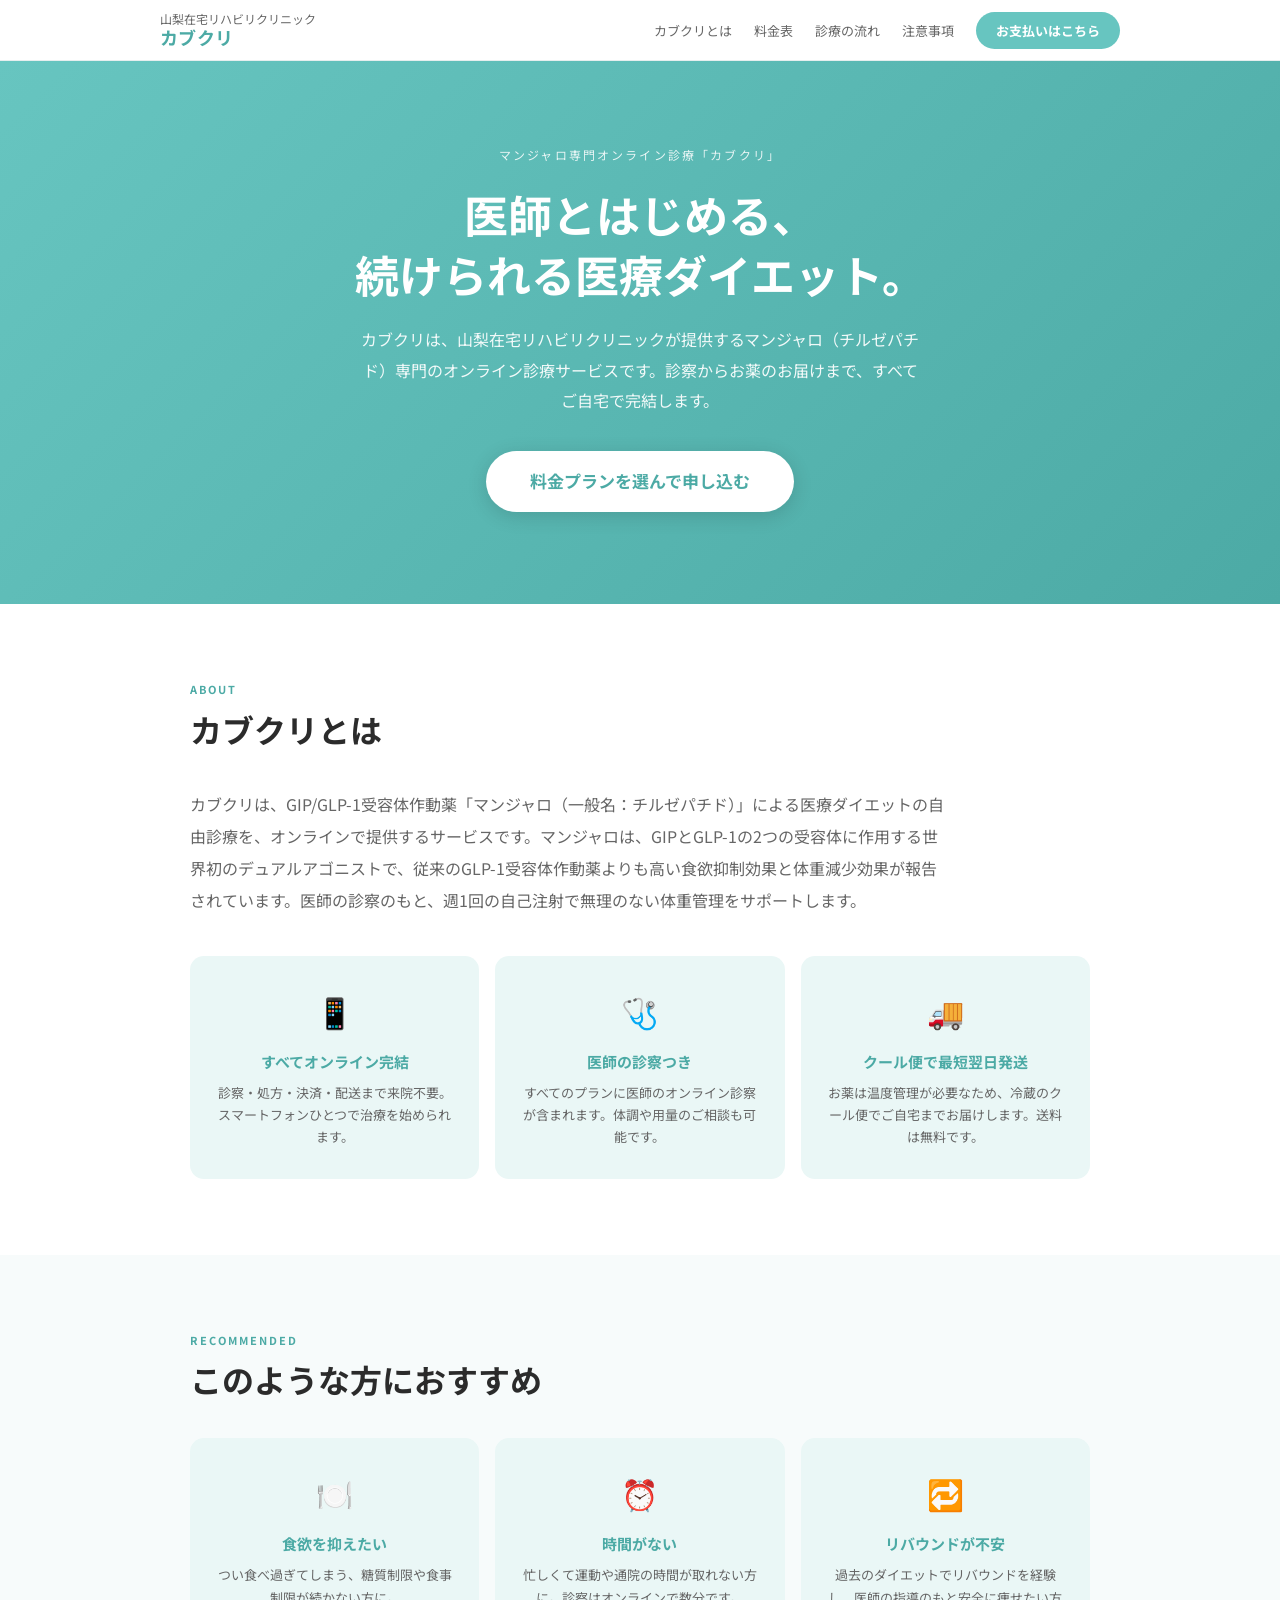
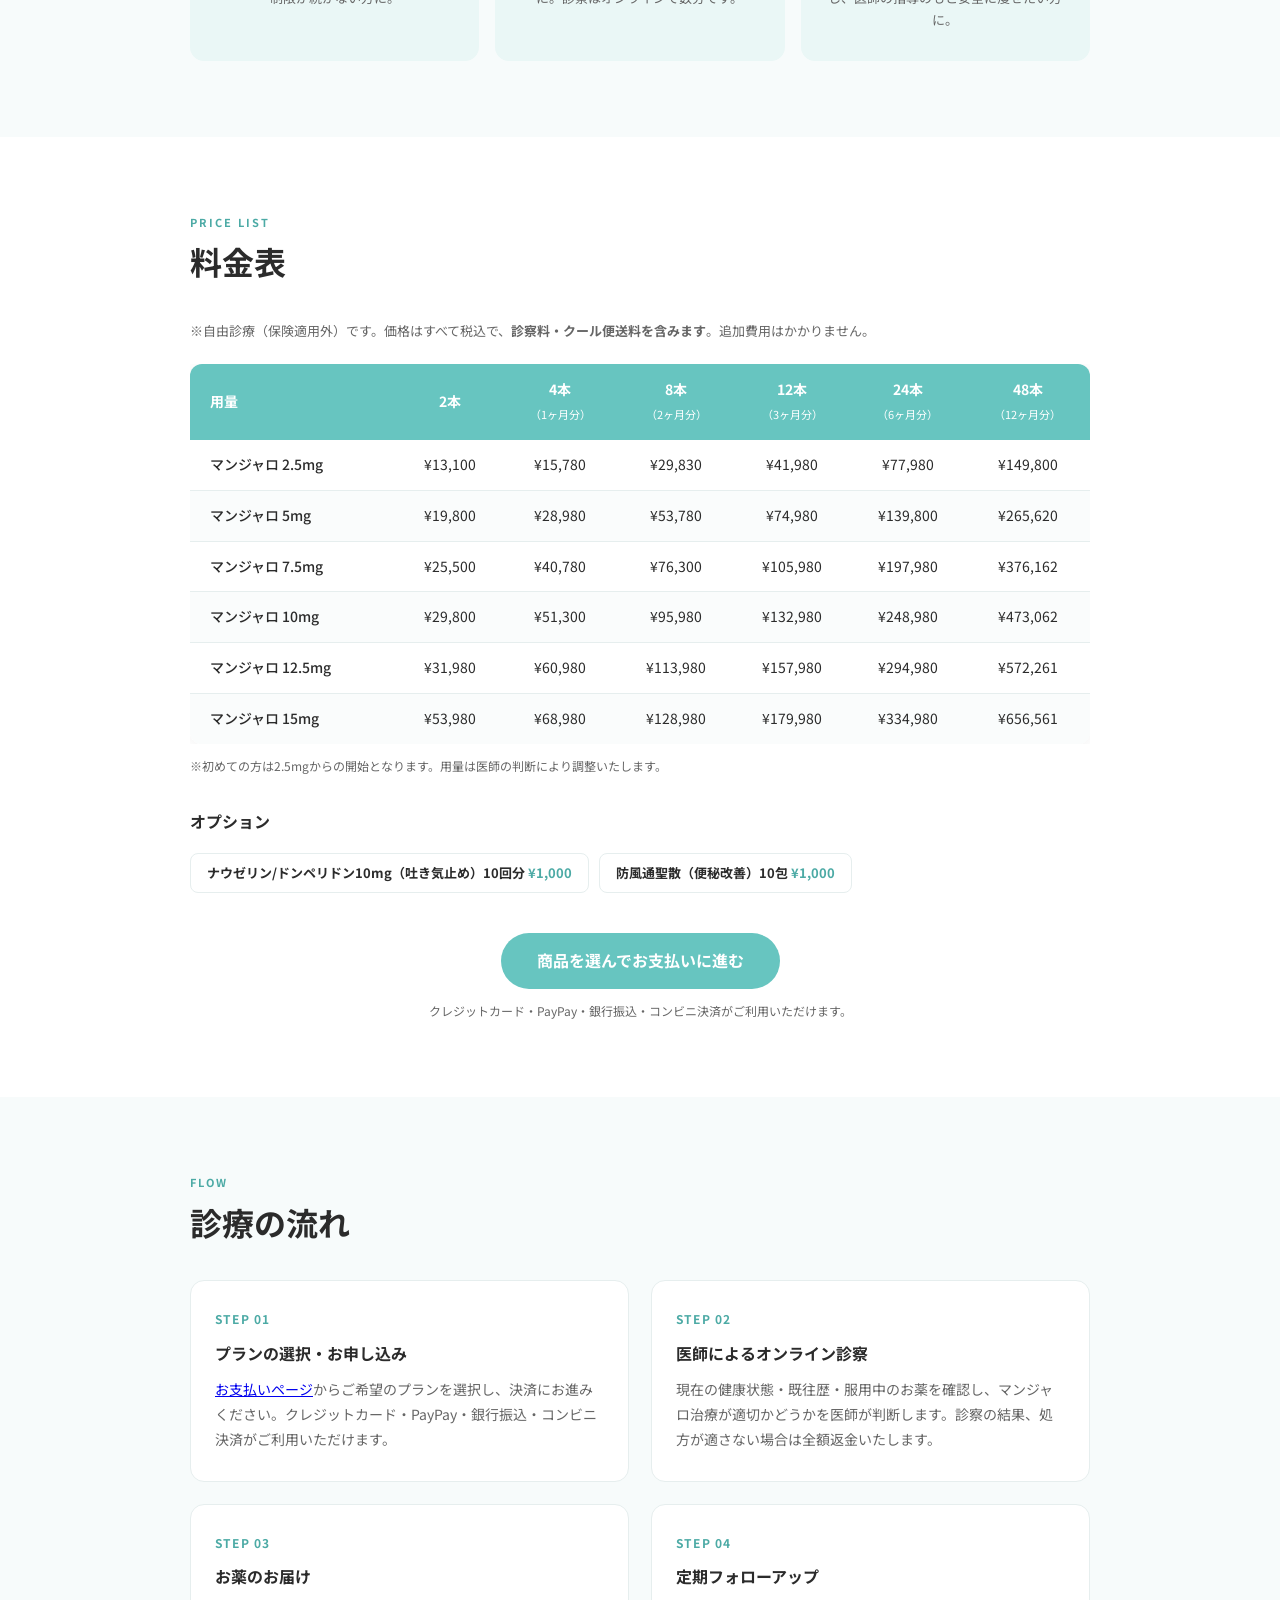
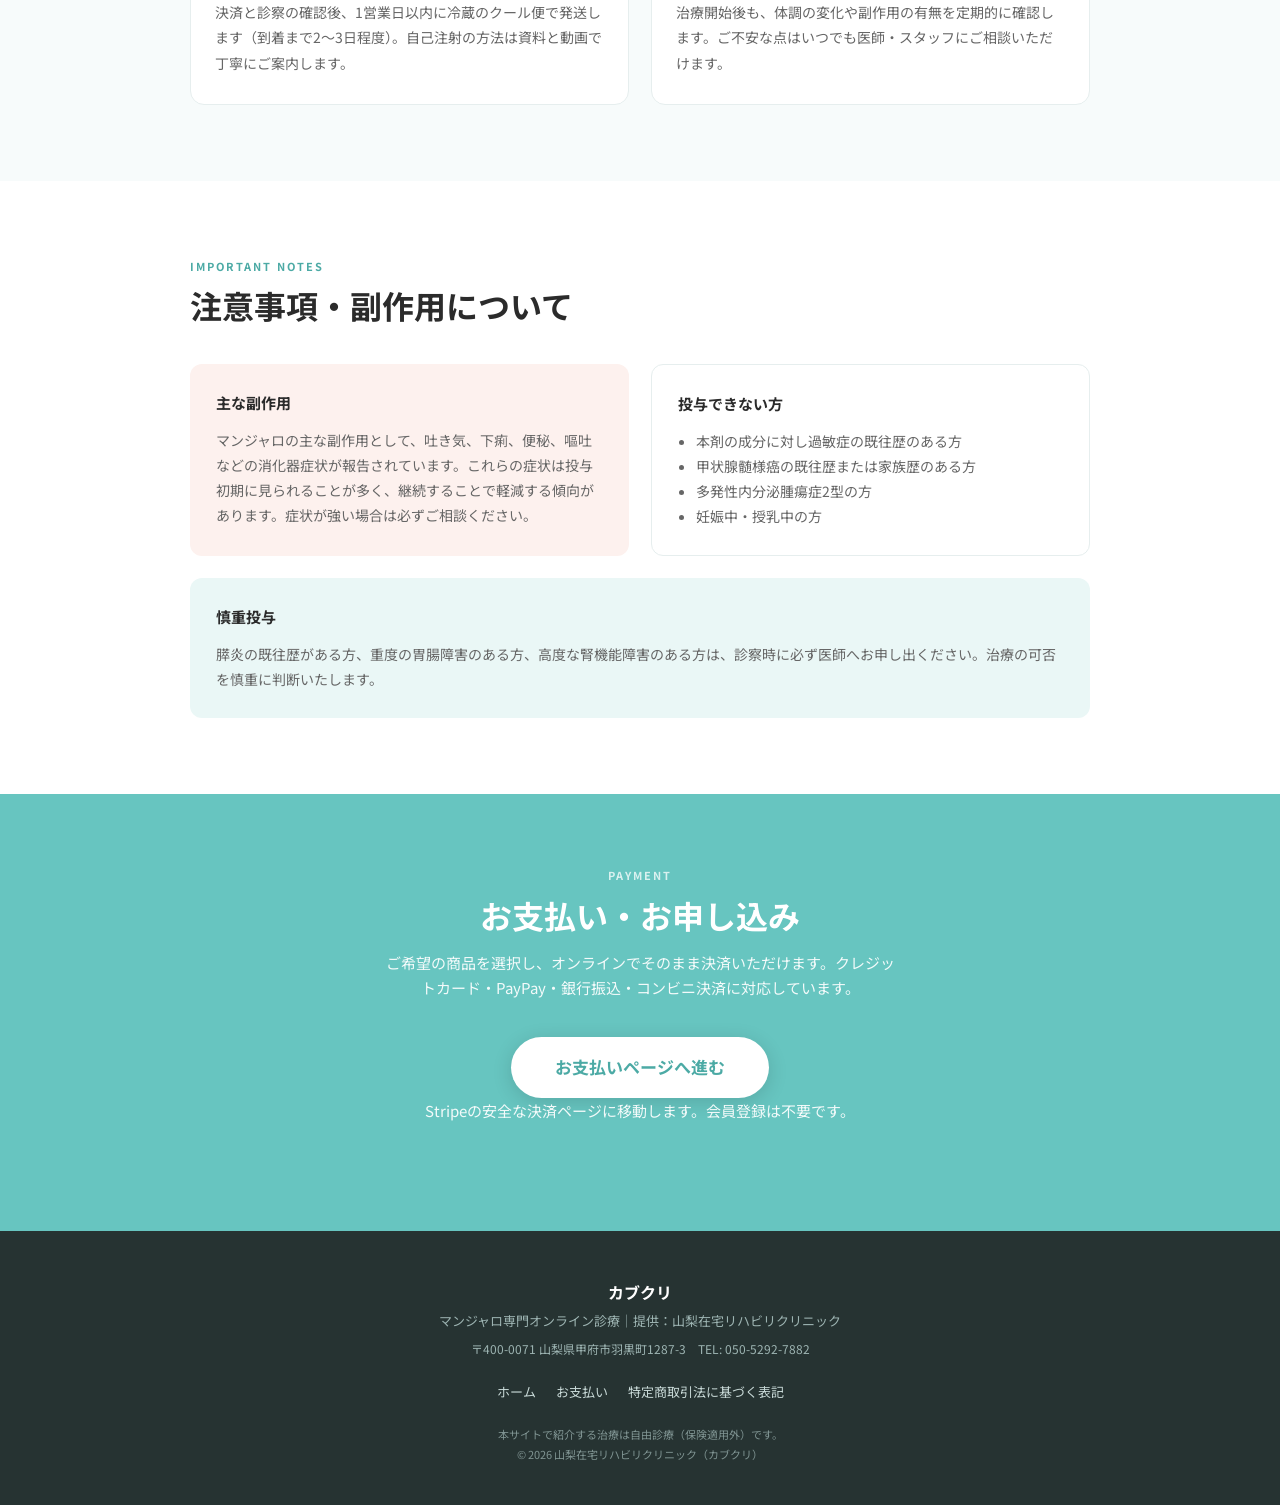
==== index.html @ d38e4cf4 "カブクリ審査用サイト初版（トップ・お支払い・特商法＋Payment Links生成スクリプト） Co-Authored-By: Claude Fable 5 <noreply@anthropic.co" ====
<!doctype html>
<html lang="ja">
<head>
  <meta charset="UTF-8" />
  <meta name="robots" content="noindex, nofollow" />
  <meta name="viewport" content="width=device-width, initial-scale=1.0" />
  <title>カブクリ｜マンジャロ専門オンライン診療 - 山梨在宅リハビリクリニック</title>
  <meta name="description" content="カブクリは山梨在宅リハビリクリニックが提供するマンジャロ（チルゼパチド）専門のオンライン診療サービスです。診察からお薬のお届けまで、すべてオンラインで完結します。" />
  <link rel="preconnect" href="https://fonts.googleapis.com" />
  <link rel="preconnect" href="https://fonts.gstatic.com" crossorigin />
  <link href="https://fonts.googleapis.com/css2?family=Noto+Sans+JP:wght@400;500;700&display=swap" rel="stylesheet" />
  <link rel="stylesheet" href="assets/style.css" />
</head>
<body>

<!-- Nav -->
<nav class="site-nav">
  <div class="nav-inner">
    <a class="nav-brand" href="index.html">
      山梨在宅リハビリクリニック
      <strong>カブクリ</strong>
    </a>
    <ul class="nav-links">
      <li><a href="#about">カブクリとは</a></li>
      <li><a href="#price">料金表</a></li>
      <li><a href="#flow">診療の流れ</a></li>
      <li><a href="#notes">注意事項</a></li>
      <li class="keep-mobile"><a href="payment.html" class="nav-cta">お支払いはこちら</a></li>
    </ul>
  </div>
</nav>

<!-- Hero -->
<section class="hero">
  <div class="hero-label">マンジャロ専門オンライン診療「カブクリ」</div>
  <h1>医師とはじめる、<br>続けられる医療ダイエット。</h1>
  <p>カブクリは、山梨在宅リハビリクリニックが提供するマンジャロ（チルゼパチド）専門のオンライン診療サービスです。診察からお薬のお届けまで、すべてご自宅で完結します。</p>
  <a href="payment.html" class="btn-white">料金プランを選んで申し込む</a>
</section>

<!-- About -->
<section class="section" id="about">
  <div class="container">
    <div class="label">About</div>
    <h2>カブクリとは</h2>
    <p class="lead">
      カブクリは、GIP/GLP-1受容体作動薬「マンジャロ（一般名：チルゼパチド）」による医療ダイエットの自由診療を、オンラインで提供するサービスです。マンジャロは、GIPとGLP-1の2つの受容体に作用する世界初のデュアルアゴニストで、従来のGLP-1受容体作動薬よりも高い食欲抑制効果と体重減少効果が報告されています。医師の診察のもと、週1回の自己注射で無理のない体重管理をサポートします。
    </p>
    <div class="feature-grid">
      <div class="feature-card">
        <div class="icon">📱</div>
        <h3>すべてオンライン完結</h3>
        <p>診察・処方・決済・配送まで来院不要。スマートフォンひとつで治療を始められます。</p>
      </div>
      <div class="feature-card">
        <div class="icon">🩺</div>
        <h3>医師の診察つき</h3>
        <p>すべてのプランに医師のオンライン診察が含まれます。体調や用量のご相談も可能です。</p>
      </div>
      <div class="feature-card">
        <div class="icon">🚚</div>
        <h3>クール便で最短翌日発送</h3>
        <p>お薬は温度管理が必要なため、冷蔵のクール便でご自宅までお届けします。送料は無料です。</p>
      </div>
    </div>
  </div>
</section>

<!-- Recommended -->
<section class="section bg-soft">
  <div class="container">
    <div class="label">Recommended</div>
    <h2>このような方におすすめ</h2>
    <div class="feature-grid">
      <div class="feature-card">
        <div class="icon">🍽️</div>
        <h3>食欲を抑えたい</h3>
        <p>つい食べ過ぎてしまう、糖質制限や食事制限が続かない方に。</p>
      </div>
      <div class="feature-card">
        <div class="icon">⏰</div>
        <h3>時間がない</h3>
        <p>忙しくて運動や通院の時間が取れない方に。診察はオンラインで数分です。</p>
      </div>
      <div class="feature-card">
        <div class="icon">🔁</div>
        <h3>リバウンドが不安</h3>
        <p>過去のダイエットでリバウンドを経験し、医師の指導のもと安全に痩せたい方に。</p>
      </div>
    </div>
  </div>
</section>

<!-- Pricing -->
<section class="section" id="price">
  <div class="container">
    <div class="label">Price List</div>
    <h2>料金表</h2>
    <p class="pricing-note">※自由診療（保険適用外）です。価格はすべて税込で、<strong>診察料・クール便送料を含みます</strong>。追加費用はかかりません。</p>
    <div class="table-wrap">
      <table class="pricing-table">
        <thead>
          <tr>
            <th>用量</th>
            <th>2本</th>
            <th>4本<br><small>（1ヶ月分）</small></th>
            <th>8本<br><small>（2ヶ月分）</small></th>
            <th>12本<br><small>（3ヶ月分）</small></th>
            <th>24本<br><small>（6ヶ月分）</small></th>
            <th>48本<br><small>（12ヶ月分）</small></th>
          </tr>
        </thead>
        <tbody id="pricing-body"></tbody>
      </table>
    </div>
    <p class="pricing-sub">※初めての方は2.5mgからの開始となります。用量は医師の判断により調整いたします。</p>

    <div style="margin-top:32px">
      <h3 style="font-size:16px;font-weight:700;margin-bottom:14px">オプション</h3>
      <div class="pay-methods" id="options-list"></div>
    </div>

    <div style="margin-top:40px;text-align:center">
      <a href="payment.html" class="btn-pay">商品を選んでお支払いに進む</a>
      <p class="pricing-sub" style="margin-top:12px">クレジットカード・PayPay・銀行振込・コンビニ決済がご利用いただけます。</p>
    </div>
  </div>
</section>

<!-- Flow -->
<section class="section bg-soft" id="flow">
  <div class="container">
    <div class="label">Flow</div>
    <h2>診療の流れ</h2>
    <div class="flow-steps">
      <div class="flow-step">
        <div class="flow-num">STEP 01</div>
        <h3>プランの選択・お申し込み</h3>
        <p><a href="payment.html">お支払いページ</a>からご希望のプランを選択し、決済にお進みください。クレジットカード・PayPay・銀行振込・コンビニ決済がご利用いただけます。</p>
      </div>
      <div class="flow-step">
        <div class="flow-num">STEP 02</div>
        <h3>医師によるオンライン診察</h3>
        <p>現在の健康状態・既往歴・服用中のお薬を確認し、マンジャロ治療が適切かどうかを医師が判断します。診察の結果、処方が適さない場合は全額返金いたします。</p>
      </div>
      <div class="flow-step">
        <div class="flow-num">STEP 03</div>
        <h3>お薬のお届け</h3>
        <p>決済と診察の確認後、1営業日以内に冷蔵のクール便で発送します（到着まで2〜3日程度）。自己注射の方法は資料と動画で丁寧にご案内します。</p>
      </div>
      <div class="flow-step">
        <div class="flow-num">STEP 04</div>
        <h3>定期フォローアップ</h3>
        <p>治療開始後も、体調の変化や副作用の有無を定期的に確認します。ご不安な点はいつでも医師・スタッフにご相談いただけます。</p>
      </div>
    </div>
  </div>
</section>

<!-- Notes -->
<section class="section" id="notes">
  <div class="container">
    <div class="label">Important Notes</div>
    <h2>注意事項・副作用について</h2>
    <div class="notes-grid">
      <div class="note-box warn">
        <h3>主な副作用</h3>
        <p>マンジャロの主な副作用として、吐き気、下痢、便秘、嘔吐などの消化器症状が報告されています。これらの症状は投与初期に見られることが多く、継続することで軽減する傾向があります。症状が強い場合は必ずご相談ください。</p>
      </div>
      <div class="note-box plain">
        <h3>投与できない方</h3>
        <ul>
          <li>本剤の成分に対し過敏症の既往歴のある方</li>
          <li>甲状腺髄様癌の既往歴または家族歴のある方</li>
          <li>多発性内分泌腫瘍症2型の方</li>
          <li>妊娠中・授乳中の方</li>
        </ul>
      </div>
    </div>
    <div class="notes-full">
      <div class="note-box soft">
        <h3>慎重投与</h3>
        <p>膵炎の既往歴がある方、重度の胃腸障害のある方、高度な腎機能障害のある方は、診察時に必ず医師へお申し出ください。治療の可否を慎重に判断いたします。</p>
      </div>
    </div>
  </div>
</section>

<!-- CTA -->
<section class="cta-section">
  <div class="container">
    <div class="label" style="color:rgba(255,255,255,0.75)">Payment</div>
    <h2>お支払い・お申し込み</h2>
    <p>ご希望の商品を選択し、オンラインでそのまま決済いただけます。クレジットカード・PayPay・銀行振込・コンビニ決済に対応しています。</p>
    <a href="payment.html" class="btn-white">お支払いページへ進む</a>
    <p class="cta-note">Stripeの安全な決済ページに移動します。会員登録は不要です。</p>
  </div>
</section>

<!-- Footer -->
<footer class="site-footer">
  <div class="footer-inner">
    <p class="footer-name">カブクリ</p>
    <p class="footer-sub">マンジャロ専門オンライン診療｜提供：山梨在宅リハビリクリニック</p>
    <p class="footer-addr">〒400-0071 山梨県甲府市羽黒町1287-3　TEL: 050-5292-7882</p>
    <div class="footer-links">
      <a href="index.html">ホーム</a>
      <a href="payment.html">お支払い</a>
      <a href="tokushoho.html">特定商取引法に基づく表記</a>
    </div>
    <p class="footer-copy">本サイトで紹介する治療は自由診療（保険適用外）です。<br>© 2026 山梨在宅リハビリクリニック（カブクリ）</p>
  </div>
</footer>

<script src="assets/products.js"></script>
<script>
  // 料金表の描画（データは products.js に一元化）
  const tbody = document.getElementById("pricing-body");
  KBK_DOSES.forEach(({ dose }) => {
    const tr = document.createElement("tr");
    const cells = [`<td>マンジャロ ${dose}</td>`]
      .concat(KBK_PRICES[dose].map(p => `<td>${kbkYen(p)}</td>`));
    tr.innerHTML = cells.join("");
    tbody.appendChild(tr);
  });
  const opts = document.getElementById("options-list");
  KBK_OPTIONS.forEach(o => {
    const div = document.createElement("div");
    div.className = "pay-badge";
    div.innerHTML = `${o.name} <span style="color:var(--primary-dark)">${kbkYen(o.price)}</span>`;
    opts.appendChild(div);
  });
</script>

</body>
</html>
---- assets/style.css ----
/* カブクリ｜山梨在宅リハビリクリニック 共通スタイル
   カラー・トンマナ: repo_kabukuri/marketing/lps/_guidelines/kabukuri-lp-spec.md 準拠 */
*, *::before, *::after { box-sizing: border-box; margin: 0; padding: 0; }

:root {
  --primary: #67C5C0;
  --primary-dark: #4CAAA5;
  --primary-pale: #EAF7F6;
  --bg: #F8FAFA;
  --section-bg: #F7FBFB;
  --border: #E6EEEE;
  --text: #2B2B2B;
  --subtext: #666666;
  --accent-red: #E8604C;
}

html { scroll-behavior: smooth; }

body {
  font-family: 'Noto Sans JP', sans-serif;
  color: var(--text);
  background: #fff;
  line-height: 1.7;
  font-size: 16px;
}

/* ─── Nav ─── */
nav.site-nav {
  position: sticky;
  top: 0;
  background: rgba(255,255,255,0.96);
  backdrop-filter: blur(6px);
  border-bottom: 1px solid var(--border);
  z-index: 100;
  padding: 0 24px;
}
.nav-inner {
  max-width: 960px;
  margin: 0 auto;
  display: flex;
  align-items: center;
  justify-content: space-between;
  height: 60px;
}
.nav-brand {
  font-size: 12px;
  color: var(--subtext);
  line-height: 1.3;
  text-decoration: none;
}
.nav-brand strong {
  display: block;
  font-size: 18px;
  color: var(--primary-dark);
  font-weight: 700;
  letter-spacing: 0.02em;
}
.nav-links {
  display: flex;
  gap: 22px;
  list-style: none;
  align-items: center;
}
.nav-links a {
  font-size: 13px;
  color: var(--subtext);
  text-decoration: none;
  transition: color 0.15s;
}
.nav-links a:hover { color: var(--primary-dark); }
.nav-cta {
  background: var(--primary);
  color: #fff !important;
  padding: 9px 20px;
  border-radius: 50px;
  font-weight: 700;
  font-size: 13px !important;
}
.nav-cta:hover { background: var(--primary-dark); }
@media (max-width: 680px) {
  .nav-links li:not(.keep-mobile) { display: none; }
}

/* ─── Hero ─── */
.hero {
  background: linear-gradient(135deg, var(--primary) 0%, var(--primary-dark) 100%);
  color: #fff;
  text-align: center;
  padding: 84px 24px 92px;
}
.hero-label {
  font-size: 12px;
  letter-spacing: 0.18em;
  opacity: 0.85;
  margin-bottom: 20px;
}
.hero h1 {
  font-size: clamp(28px, 5vw, 44px);
  font-weight: 700;
  line-height: 1.35;
  margin-bottom: 20px;
}
.hero p {
  font-size: 16px;
  opacity: 0.92;
  max-width: 560px;
  margin: 0 auto 36px;
  line-height: 1.9;
}
.btn-white {
  display: inline-block;
  background: #fff;
  color: var(--primary-dark);
  font-weight: 700;
  font-size: 17px;
  padding: 16px 44px;
  border-radius: 50px;
  text-decoration: none;
  box-shadow: 0 4px 20px rgba(0,0,0,0.14);
  transition: opacity 0.2s;
}
.btn-white:hover { opacity: 0.88; }

/* ─── Shared ─── */
.section { padding: 76px 24px; }
.section.bg-soft { background: var(--section-bg); }
.container { max-width: 900px; margin: 0 auto; }
.label {
  font-size: 11px;
  font-weight: 700;
  letter-spacing: 0.18em;
  color: var(--primary-dark);
  text-transform: uppercase;
  margin-bottom: 8px;
}
h2 {
  font-size: clamp(22px, 3vw, 32px);
  font-weight: 700;
  margin-bottom: 36px;
  line-height: 1.4;
}
.lead {
  font-size: 16px;
  line-height: 2.0;
  color: var(--subtext);
  margin-bottom: 40px;
  max-width: 760px;
}

/* ─── Feature cards ─── */
.feature-grid {
  display: grid;
  grid-template-columns: repeat(3, 1fr);
  gap: 16px;
}
@media (max-width: 640px) { .feature-grid { grid-template-columns: 1fr; } }
.feature-card {
  background: var(--primary-pale);
  border-radius: 14px;
  padding: 30px 24px;
  text-align: center;
}
.feature-card .icon { font-size: 30px; margin-bottom: 12px; }
.feature-card h3 { font-size: 15px; font-weight: 700; color: var(--primary-dark); margin-bottom: 8px; }
.feature-card p { font-size: 13px; color: var(--subtext); line-height: 1.7; }

/* ─── Pricing table ─── */
.pricing-note { font-size: 13px; color: var(--subtext); margin-bottom: 22px; }
.table-wrap { overflow-x: auto; }
.pricing-table {
  width: 100%;
  border-collapse: collapse;
  font-size: 14px;
  background: #fff;
  border-radius: 12px;
  overflow: hidden;
  box-shadow: 0 2px 16px rgba(0,0,0,0.06);
}
.pricing-table th {
  background: var(--primary);
  color: #fff;
  font-weight: 700;
  padding: 14px 12px;
  text-align: center;
  white-space: nowrap;
}
.pricing-table th:first-child { text-align: left; padding-left: 20px; }
.pricing-table th small { font-weight: 400; font-size: 11px; }
.pricing-table td {
  padding: 13px 12px;
  text-align: center;
  border-bottom: 1px solid var(--border);
  white-space: nowrap;
}
.pricing-table td:first-child { text-align: left; padding-left: 20px; font-weight: 500; }
.pricing-table tr:last-child td { border-bottom: none; }
.pricing-table tr:nth-child(even) td { background: #FAFCFC; }
.pricing-sub { font-size: 12px; color: var(--subtext); margin-top: 12px; }

/* ─── Flow ─── */
.flow-steps {
  display: grid;
  grid-template-columns: repeat(2, 1fr);
  gap: 22px;
}
@media (max-width: 600px) { .flow-steps { grid-template-columns: 1fr; } }
.flow-step {
  background: #fff;
  border: 1px solid var(--border);
  border-radius: 14px;
  padding: 28px 24px;
}
.flow-num {
  font-size: 12px;
  font-weight: 700;
  color: var(--primary-dark);
  letter-spacing: 0.1em;
  margin-bottom: 10px;
}
.flow-step h3 { font-size: 16px; font-weight: 700; margin-bottom: 10px; }
.flow-step p { font-size: 14px; color: var(--subtext); line-height: 1.8; }

/* ─── Notes ─── */
.notes-grid {
  display: grid;
  grid-template-columns: 1fr 1fr;
  gap: 22px;
}
@media (max-width: 620px) { .notes-grid { grid-template-columns: 1fr; } }
.note-box { border-radius: 12px; padding: 26px; }
.note-box.warn { background: #FDF1EE; }
.note-box.plain { background: #fff; border: 1px solid var(--border); }
.note-box.soft { background: var(--primary-pale); }
.note-box h3 { font-size: 15px; font-weight: 700; margin-bottom: 12px; }
.note-box p, .note-box li { font-size: 14px; color: var(--subtext); line-height: 1.8; }
.note-box ul { padding-left: 18px; }
.notes-full { margin-top: 22px; }

/* ─── Payment page ─── */
.pay-methods {
  display: flex;
  gap: 10px;
  flex-wrap: wrap;
  margin: 18px 0 6px;
}
.pay-badge {
  background: #fff;
  border: 1px solid var(--border);
  border-radius: 8px;
  padding: 8px 16px;
  font-size: 13px;
  font-weight: 700;
  color: var(--text);
}
.selector-card {
  background: #fff;
  border: 1px solid var(--border);
  border-radius: 16px;
  padding: 32px 28px;
  box-shadow: 0 2px 16px rgba(0,0,0,0.05);
  margin-bottom: 48px;
}
.selector-card h3 { font-size: 16px; font-weight: 700; margin-bottom: 14px; }
.choice-group { margin-bottom: 24px; }
.choice-label { font-size: 13px; font-weight: 700; color: var(--subtext); margin-bottom: 10px; }
.choice-row { display: flex; gap: 8px; flex-wrap: wrap; }
.choice-btn {
  border: 1.5px solid var(--border);
  background: #fff;
  border-radius: 10px;
  padding: 10px 18px;
  font-size: 14px;
  font-weight: 500;
  font-family: inherit;
  cursor: pointer;
  transition: all 0.15s;
  color: var(--text);
}
.choice-btn:hover { border-color: var(--primary); }
.choice-btn.active {
  border-color: var(--primary);
  background: var(--primary-pale);
  color: var(--primary-dark);
  font-weight: 700;
}
.selected-summary {
  display: flex;
  align-items: center;
  justify-content: space-between;
  gap: 16px;
  flex-wrap: wrap;
  background: var(--section-bg);
  border-radius: 12px;
  padding: 20px 24px;
}
.selected-summary .sel-name { font-size: 15px; font-weight: 700; }
.selected-summary .sel-price { font-size: 24px; font-weight: 700; color: var(--primary-dark); }
.btn-pay {
  display: inline-block;
  background: var(--primary);
  color: #fff;
  font-weight: 700;
  font-size: 16px;
  padding: 14px 36px;
  border-radius: 50px;
  text-decoration: none;
  border: none;
  cursor: pointer;
  font-family: inherit;
  transition: background 0.15s;
}
.btn-pay:hover { background: var(--primary-dark); }
.btn-pay[aria-disabled="true"] { background: #ccc; pointer-events: none; }
.btn-pay-sm {
  display: inline-block;
  background: var(--primary);
  color: #fff;
  font-weight: 700;
  font-size: 12px;
  padding: 7px 16px;
  border-radius: 50px;
  text-decoration: none;
  white-space: nowrap;
}
.btn-pay-sm:hover { background: var(--primary-dark); }
.list-table td { white-space: normal; }

/* ─── Legal (特商法) ─── */
.legal-table {
  width: 100%;
  border-collapse: collapse;
  font-size: 14px;
  background: #fff;
  border: 1px solid var(--border);
  border-radius: 12px;
  overflow: hidden;
}
.legal-table th {
  width: 220px;
  background: var(--section-bg);
  text-align: left;
  padding: 16px 20px;
  font-weight: 700;
  vertical-align: top;
  border-bottom: 1px solid var(--border);
}
.legal-table td {
  padding: 16px 20px;
  border-bottom: 1px solid var(--border);
  line-height: 1.9;
  color: var(--text);
}
.legal-table tr:last-child th, .legal-table tr:last-child td { border-bottom: none; }
@media (max-width: 560px) {
  .legal-table th { width: 120px; padding: 14px 12px; font-size: 13px; }
  .legal-table td { padding: 14px 12px; font-size: 13px; }
}

/* ─── CTA ─── */
.cta-section {
  background: var(--primary);
  color: #fff;
  text-align: center;
  padding: 72px 24px;
}
.cta-section h2 { margin-bottom: 12px; }
.cta-section p { opacity: 0.92; max-width: 520px; margin: 0 auto 36px; font-size: 15px; }
.cta-note { font-size: 12px; opacity: 0.75; margin-top: 16px; }

/* ─── Footer ─── */
footer.site-footer {
  background: #263332;
  color: #9DB4B2;
  padding: 48px 24px 40px;
  font-size: 13px;
}
.footer-inner { max-width: 900px; margin: 0 auto; text-align: center; }
.footer-name { color: #fff; font-weight: 700; font-size: 16px; margin-bottom: 4px; }
.footer-sub { margin-bottom: 6px; }
.footer-addr { font-size: 12px; margin-bottom: 22px; }
.footer-links {
  display: flex;
  gap: 20px;
  justify-content: center;
  flex-wrap: wrap;
  margin-bottom: 22px;
}
.footer-links a { color: #C8D9D7; text-decoration: none; font-size: 13px; }
.footer-links a:hover { color: #fff; text-decoration: underline; }
.footer-copy { font-size: 11px; opacity: 0.75; line-height: 1.8; }

/* ─── Page header (下層ページ) ─── */
.page-header {
  background: var(--section-bg);
  border-bottom: 1px solid var(--border);
  padding: 56px 24px 48px;
  text-align: center;
}
.page-header h1 { font-size: clamp(24px, 4vw, 34px); font-weight: 700; margin-bottom: 10px; }
.page-header p { font-size: 14px; color: var(--subtext); max-width: 640px; margin: 0 auto; line-height: 1.9; }
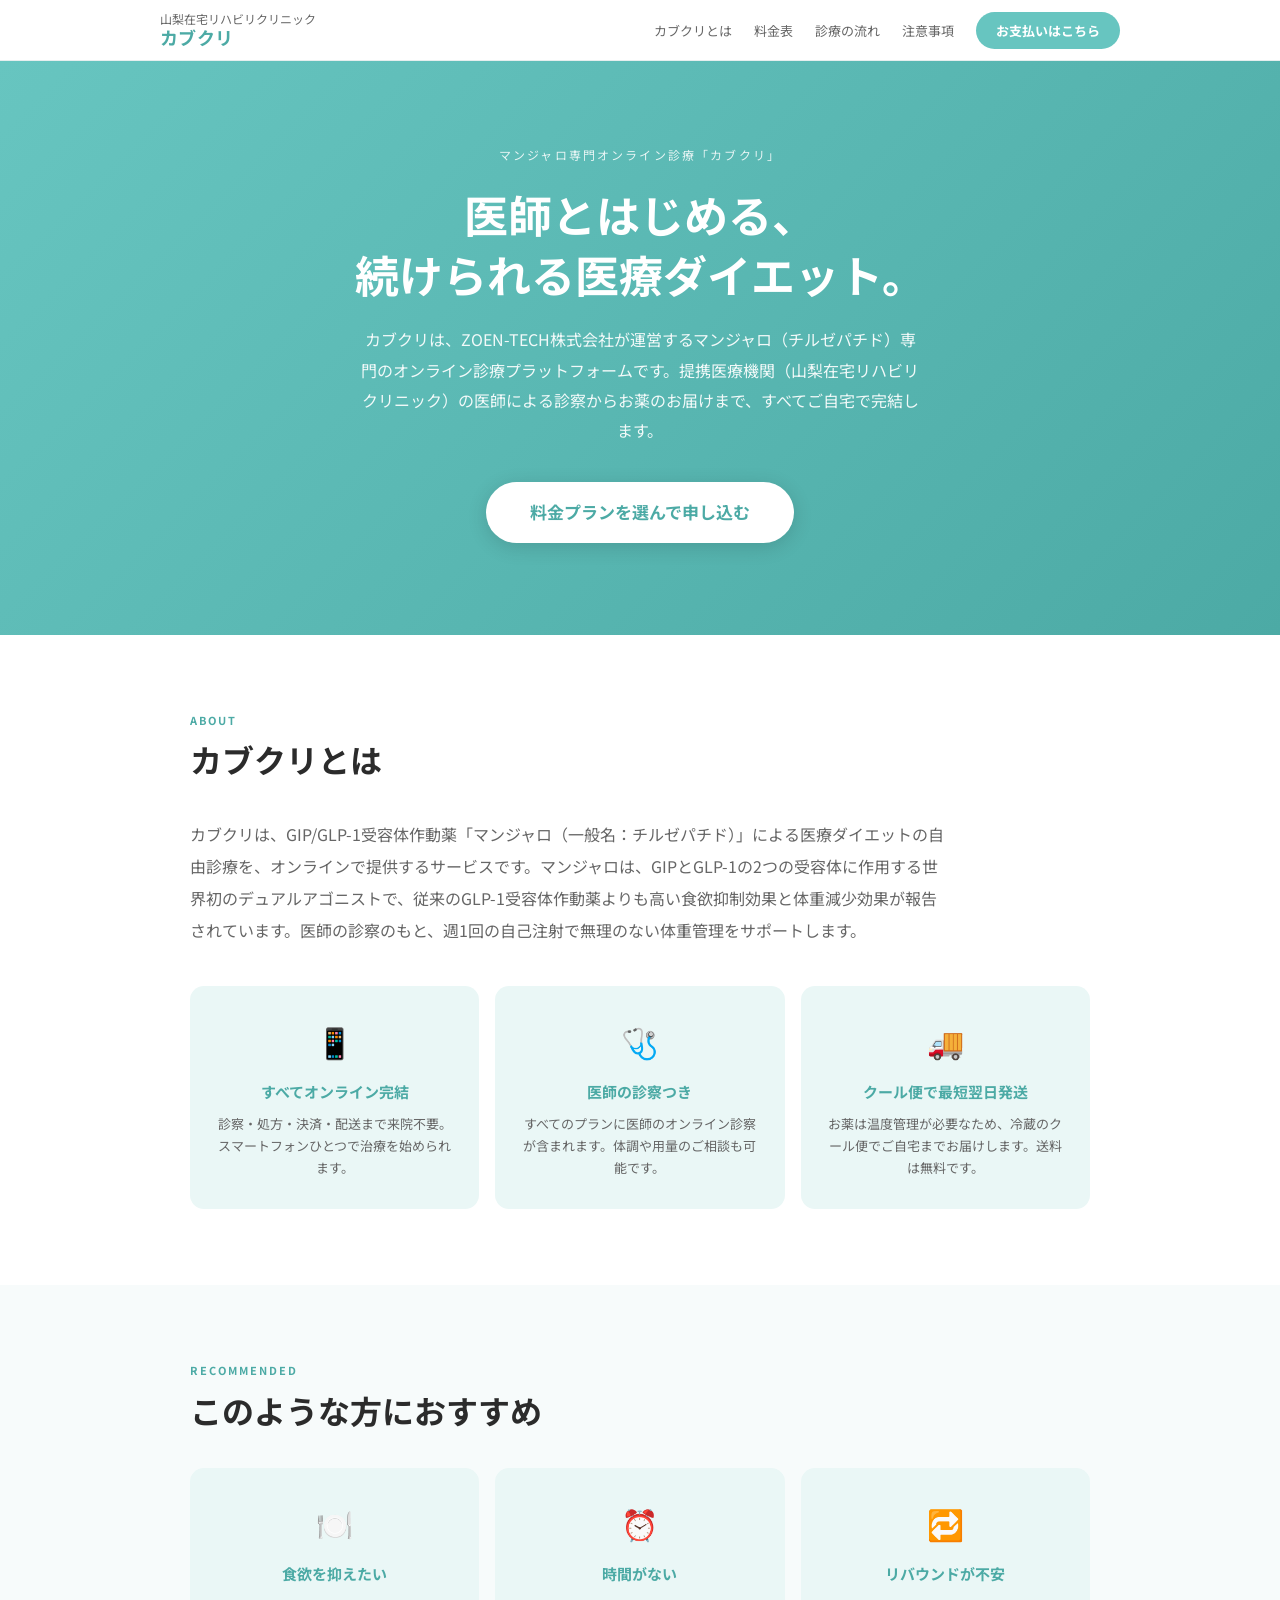
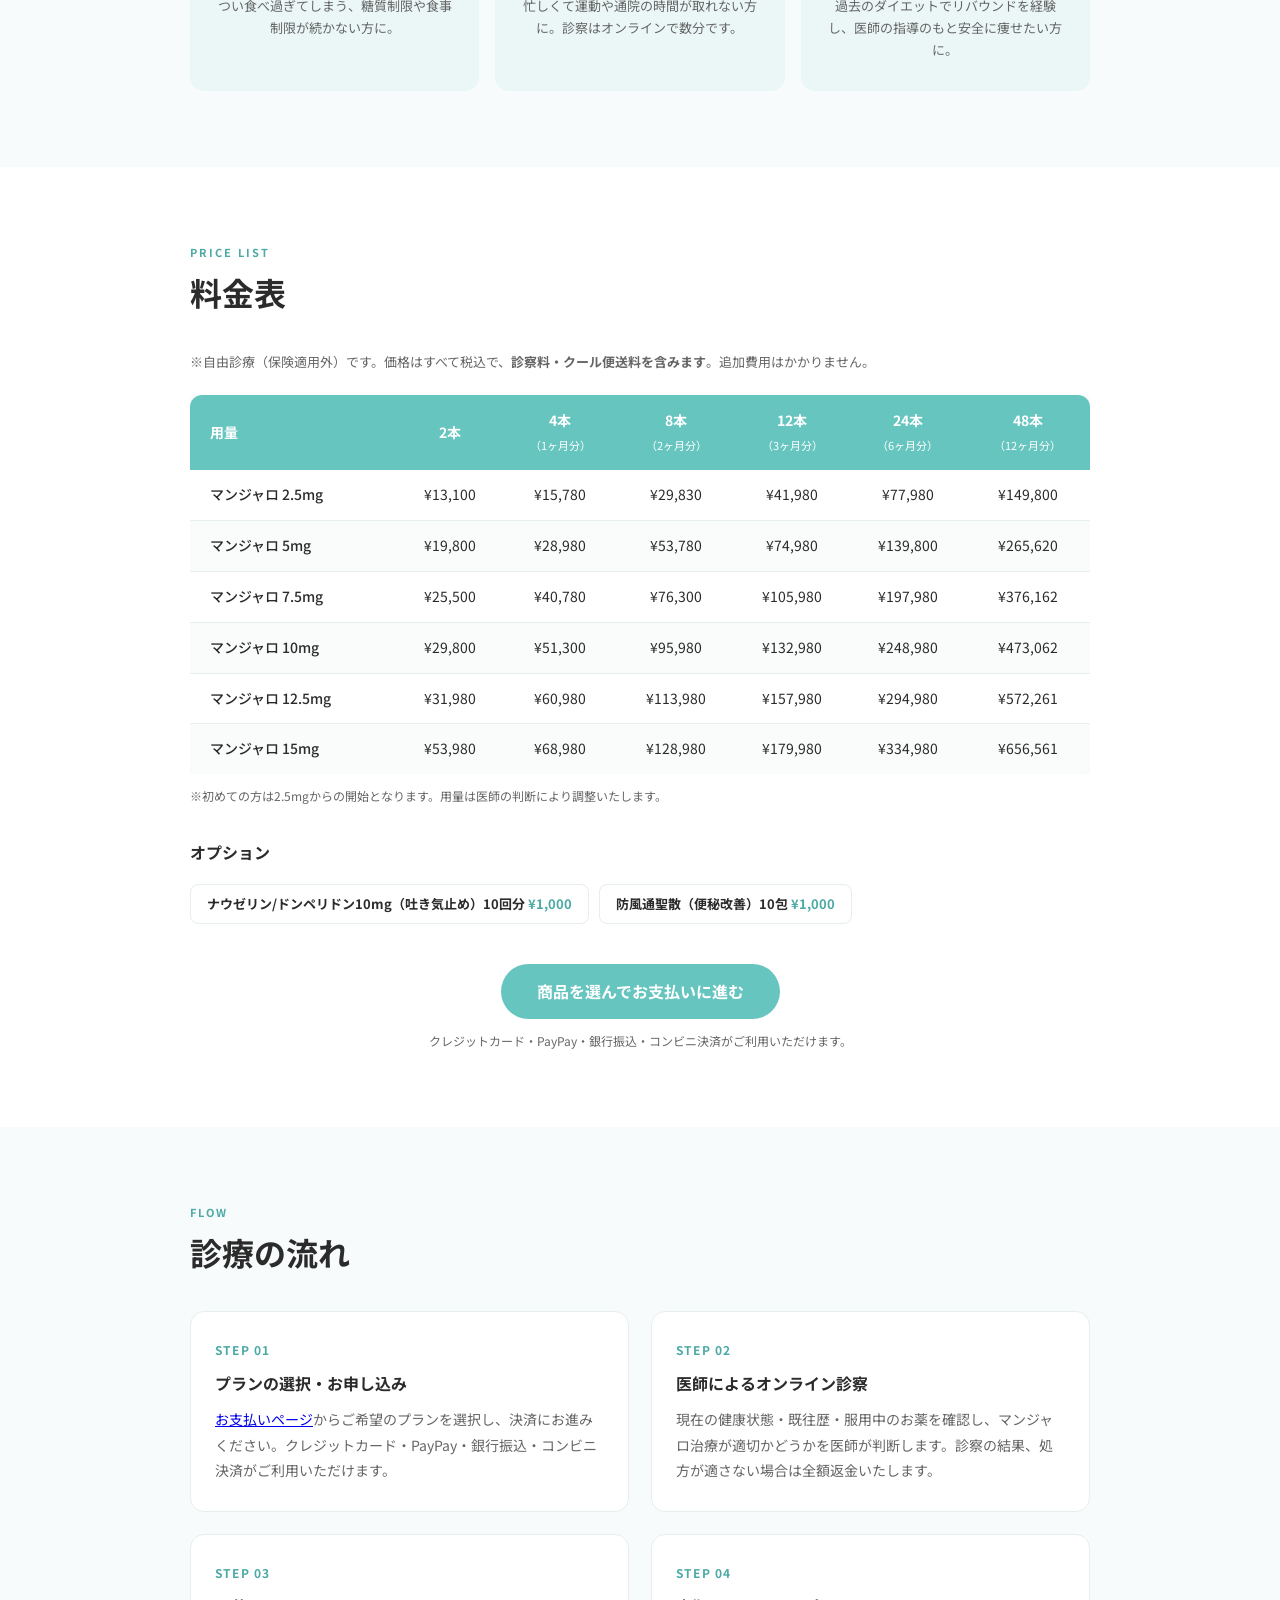
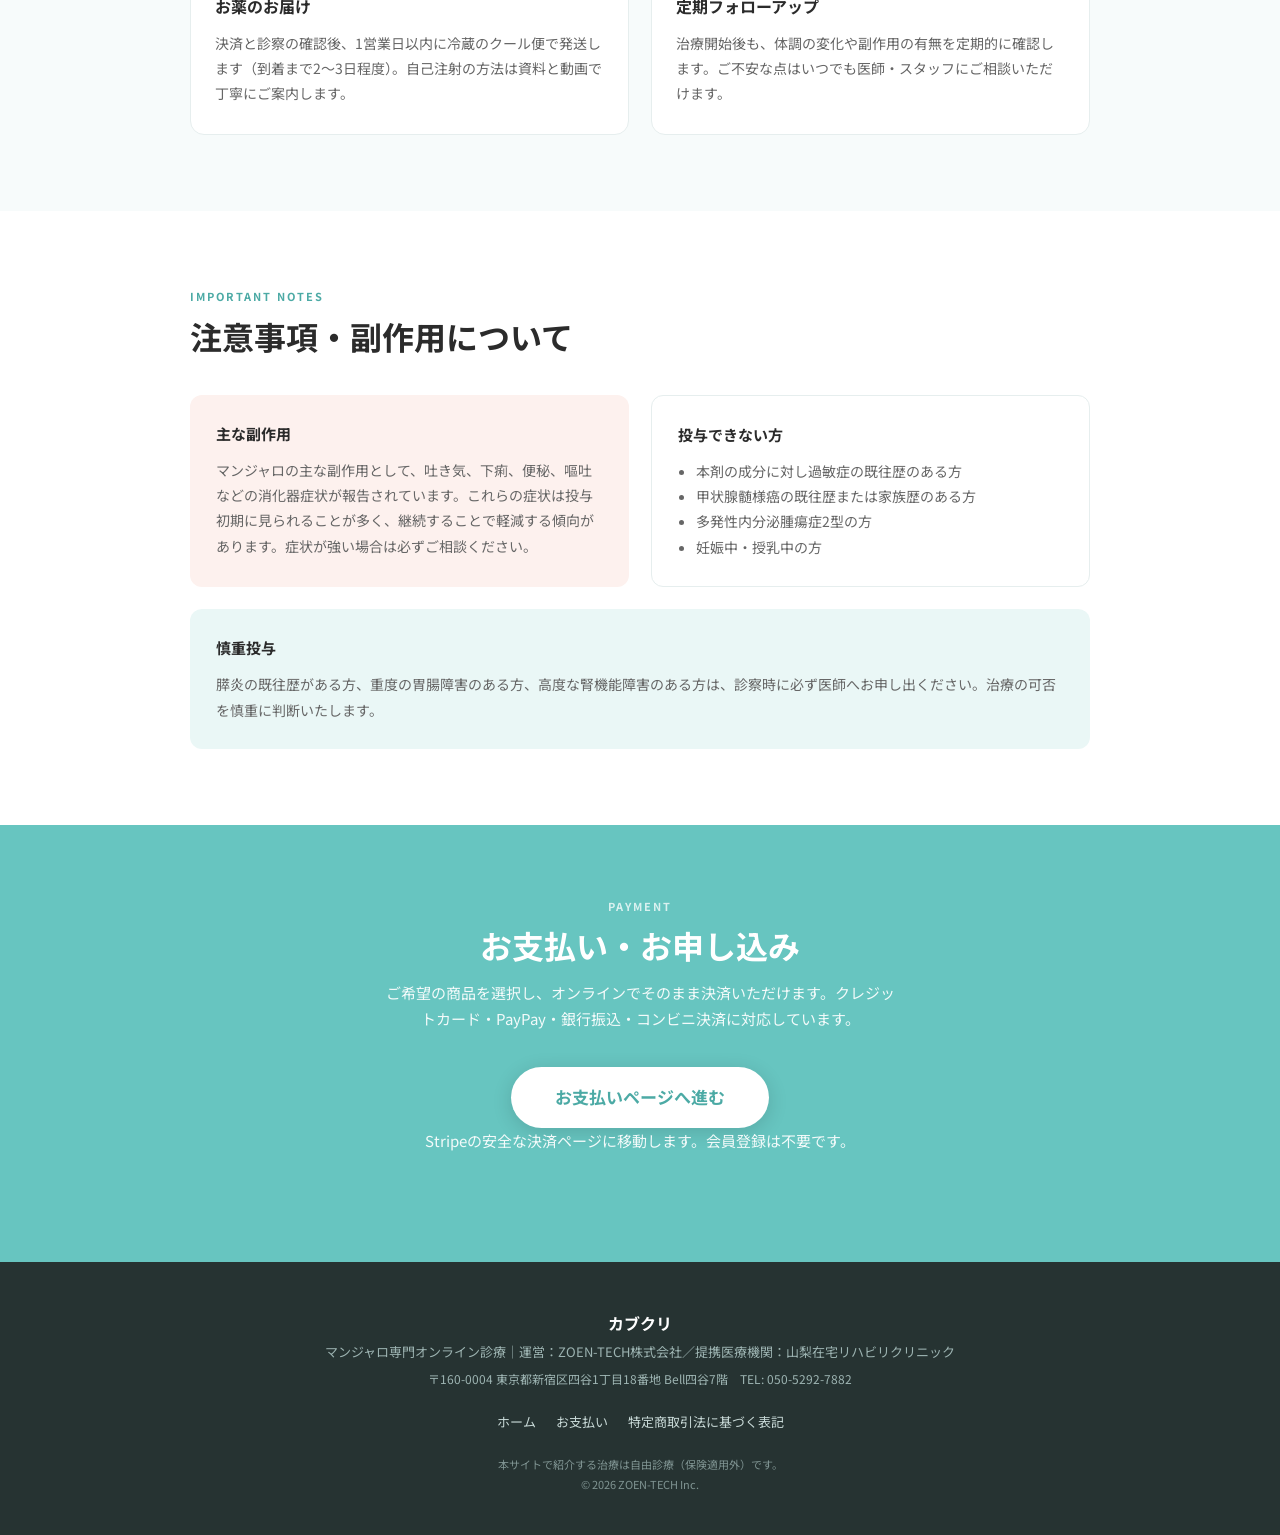
==== commit ccf01285: "特商法・運営者表記をZOEN-TECH株式会社に変更（Stripe新規申請対応） - 販売事業者をZOEN-TECH株式会社（代表者:平川、新宿区四谷）に変更 - 山梨在宅リハビリクリニックは提携医療" ====
--- a/index.html
+++ b/index.html
@@ -5,7 +5,7 @@
   <meta name="robots" content="noindex, nofollow" />
   <meta name="viewport" content="width=device-width, initial-scale=1.0" />
   <title>カブクリ｜マンジャロ専門オンライン診療 - 山梨在宅リハビリクリニック</title>
-  <meta name="description" content="カブクリは山梨在宅リハビリクリニックが提供するマンジャロ（チルゼパチド）専門のオンライン診療サービスです。診察からお薬のお届けまで、すべてオンラインで完結します。" />
+  <meta name="description" content="カブクリはZOEN-TECH株式会社が運営するマンジャロ（チルゼパチド）専門のオンライン診療プラットフォームです。提携医療機関の医師による診察からお薬のお届けまで、すべてオンラインで完結します。" />
   <link rel="preconnect" href="https://fonts.googleapis.com" />
   <link rel="preconnect" href="https://fonts.gstatic.com" crossorigin />
   <link href="https://fonts.googleapis.com/css2?family=Noto+Sans+JP:wght@400;500;700&display=swap" rel="stylesheet" />
@@ -34,7 +34,7 @@
 <section class="hero">
   <div class="hero-label">マンジャロ専門オンライン診療「カブクリ」</div>
   <h1>医師とはじめる、<br>続けられる医療ダイエット。</h1>
-  <p>カブクリは、山梨在宅リハビリクリニックが提供するマンジャロ（チルゼパチド）専門のオンライン診療サービスです。診察からお薬のお届けまで、すべてご自宅で完結します。</p>
+  <p>カブクリは、ZOEN-TECH株式会社が運営するマンジャロ（チルゼパチド）専門のオンライン診療プラットフォームです。提携医療機関（山梨在宅リハビリクリニック）の医師による診察からお薬のお届けまで、すべてご自宅で完結します。</p>
   <a href="payment.html" class="btn-white">料金プランを選んで申し込む</a>
 </section>
 
@@ -201,14 +201,14 @@
 <footer class="site-footer">
   <div class="footer-inner">
     <p class="footer-name">カブクリ</p>
-    <p class="footer-sub">マンジャロ専門オンライン診療｜提供：山梨在宅リハビリクリニック</p>
-    <p class="footer-addr">〒400-0071 山梨県甲府市羽黒町1287-3　TEL: 050-5292-7882</p>
+    <p class="footer-sub">マンジャロ専門オンライン診療｜運営：ZOEN-TECH株式会社／提携医療機関：山梨在宅リハビリクリニック</p>
+    <p class="footer-addr">〒160-0004 東京都新宿区四谷1丁目18番地 Bell四谷7階　TEL: 050-5292-7882</p>
     <div class="footer-links">
       <a href="index.html">ホーム</a>
       <a href="payment.html">お支払い</a>
       <a href="tokushoho.html">特定商取引法に基づく表記</a>
     </div>
-    <p class="footer-copy">本サイトで紹介する治療は自由診療（保険適用外）です。<br>© 2026 山梨在宅リハビリクリニック（カブクリ）</p>
+    <p class="footer-copy">本サイトで紹介する治療は自由診療（保険適用外）です。<br>© 2026 ZOEN-TECH Inc.</p>
   </div>
 </footer>
 
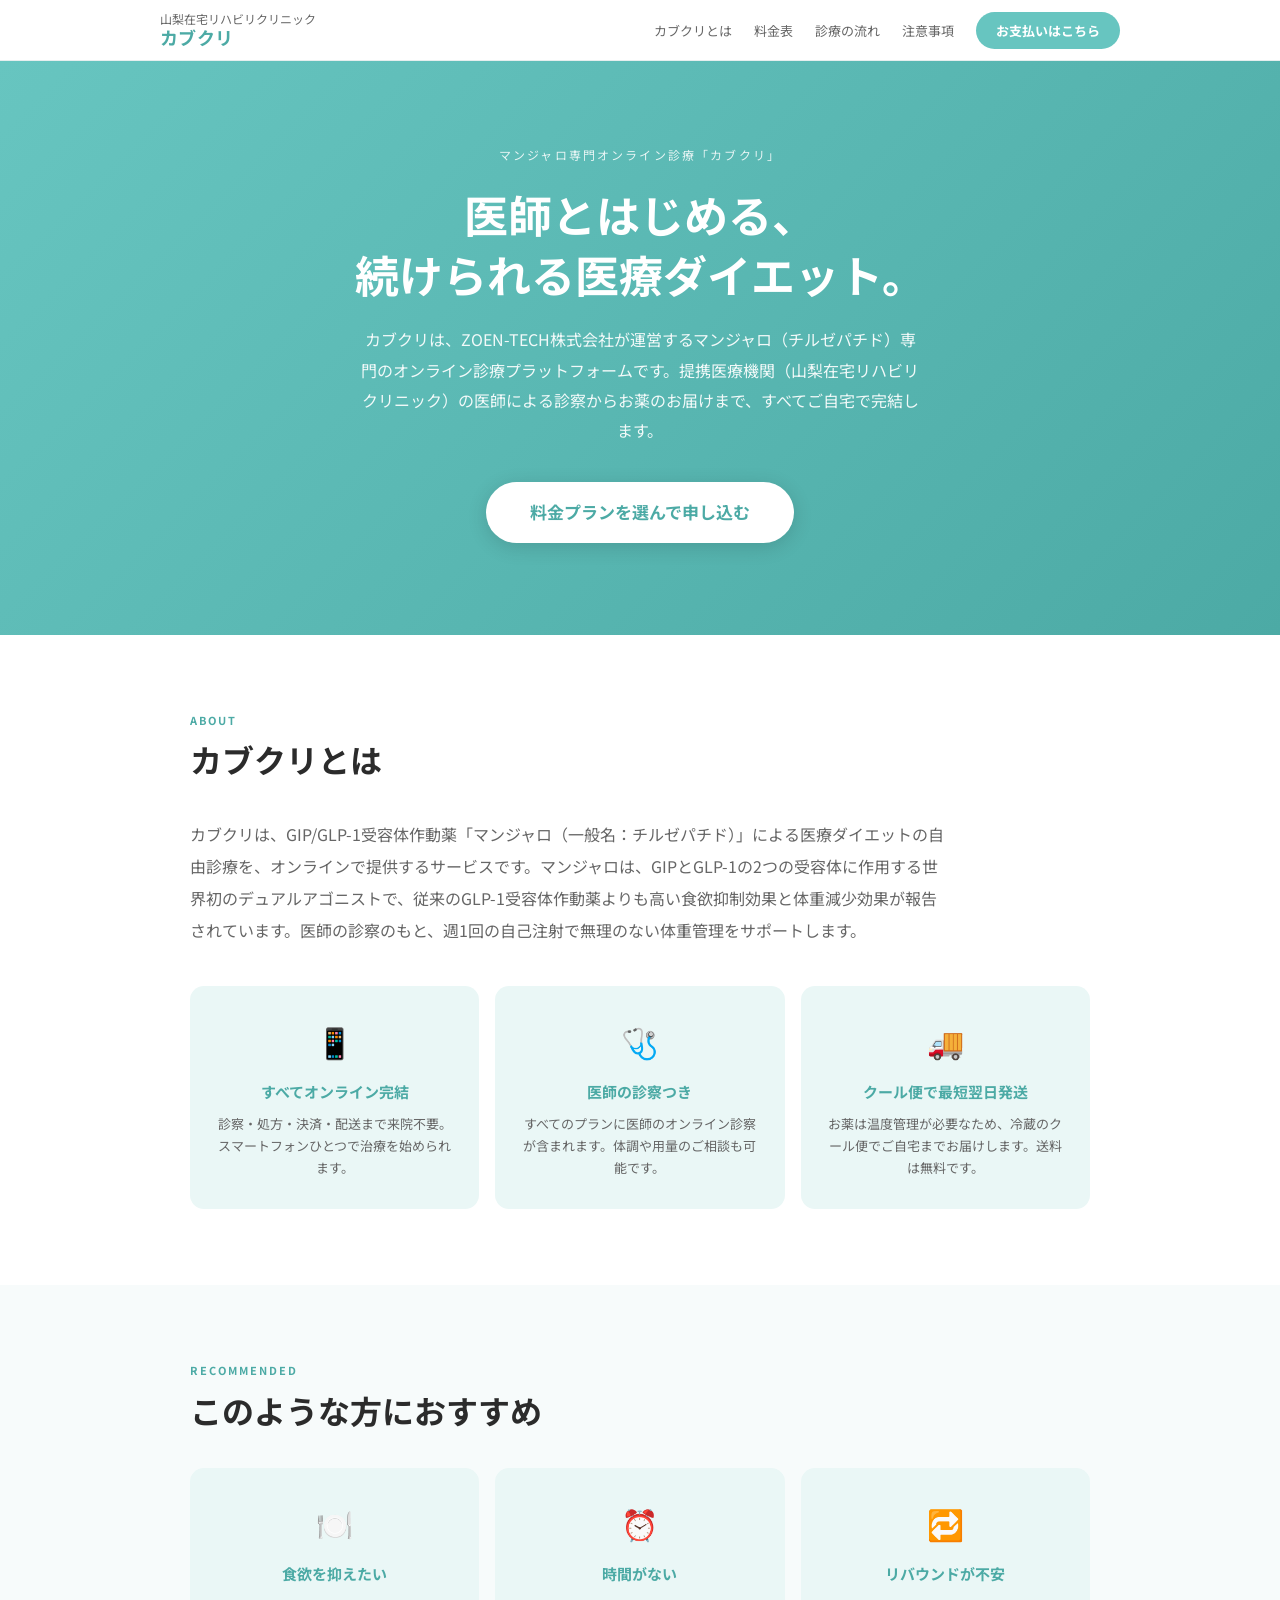
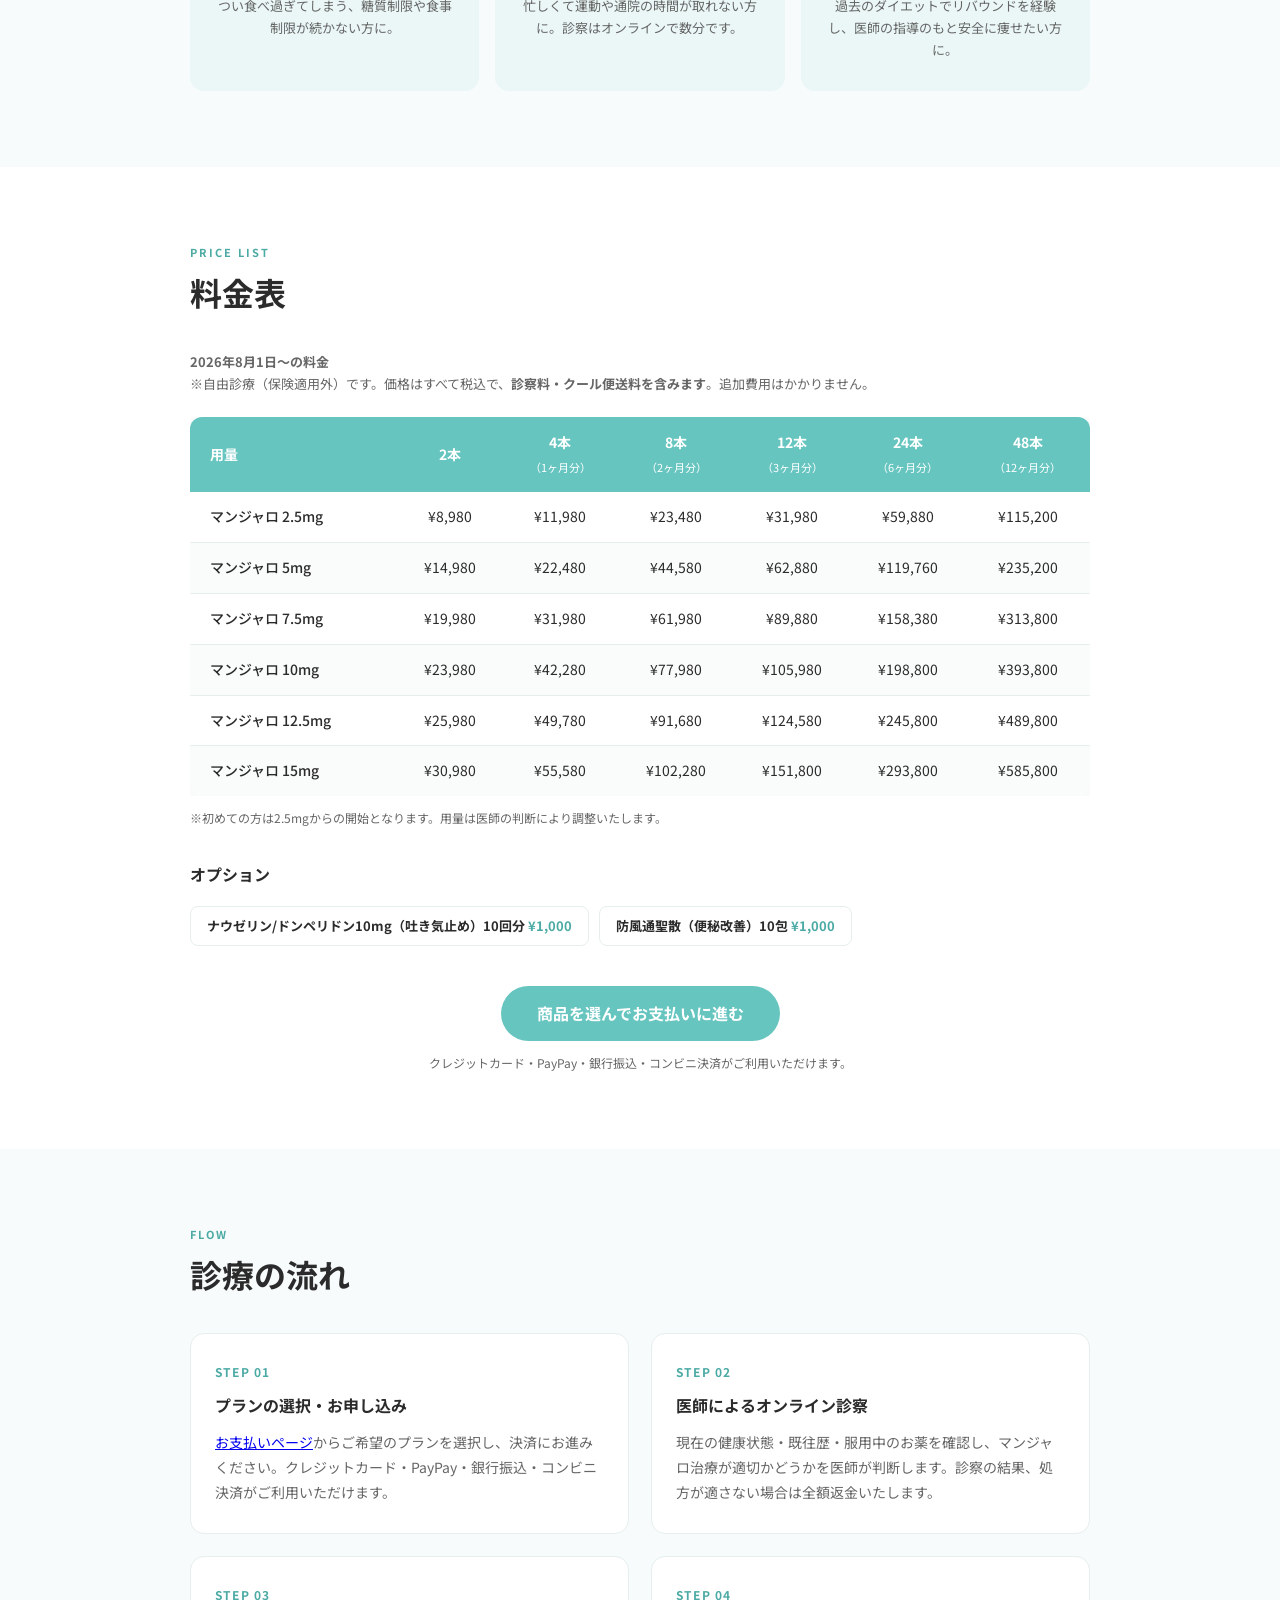
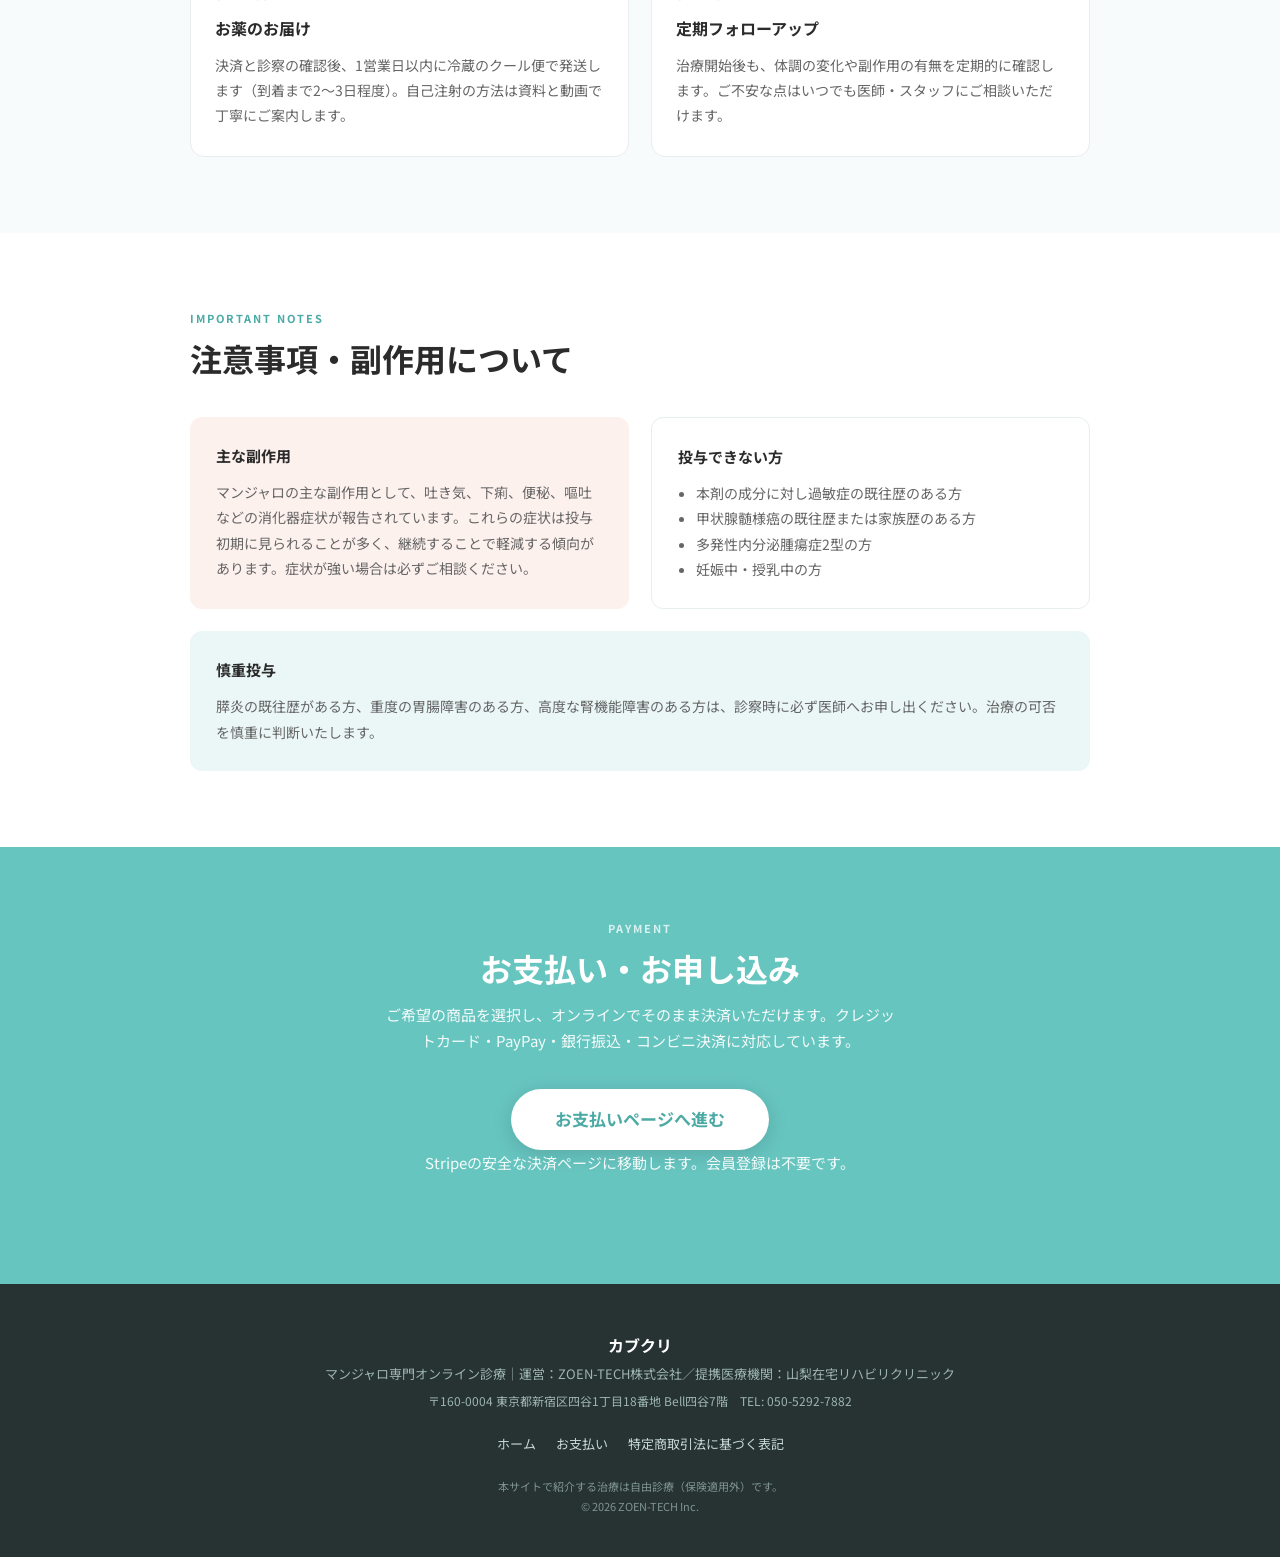
==== commit 4bb71af2: "料金表を2026年8月1日〜の改定価格に更新（全36プラン） - products.js: KBK_PRICESを改定価格に差し替え（出典: repo_kabukuri/medical/pricing" ====
--- a/index.html
+++ b/index.html
@@ -96,7 +96,7 @@
   <div class="container">
     <div class="label">Price List</div>
     <h2>料金表</h2>
-    <p class="pricing-note">※自由診療（保険適用外）です。価格はすべて税込で、<strong>診察料・クール便送料を含みます</strong>。追加費用はかかりません。</p>
+    <p class="pricing-note"><strong>2026年8月1日〜の料金</strong><br>※自由診療（保険適用外）です。価格はすべて税込で、<strong>診察料・クール便送料を含みます</strong>。追加費用はかかりません。</p>
     <div class="table-wrap">
       <table class="pricing-table">
         <thead>
